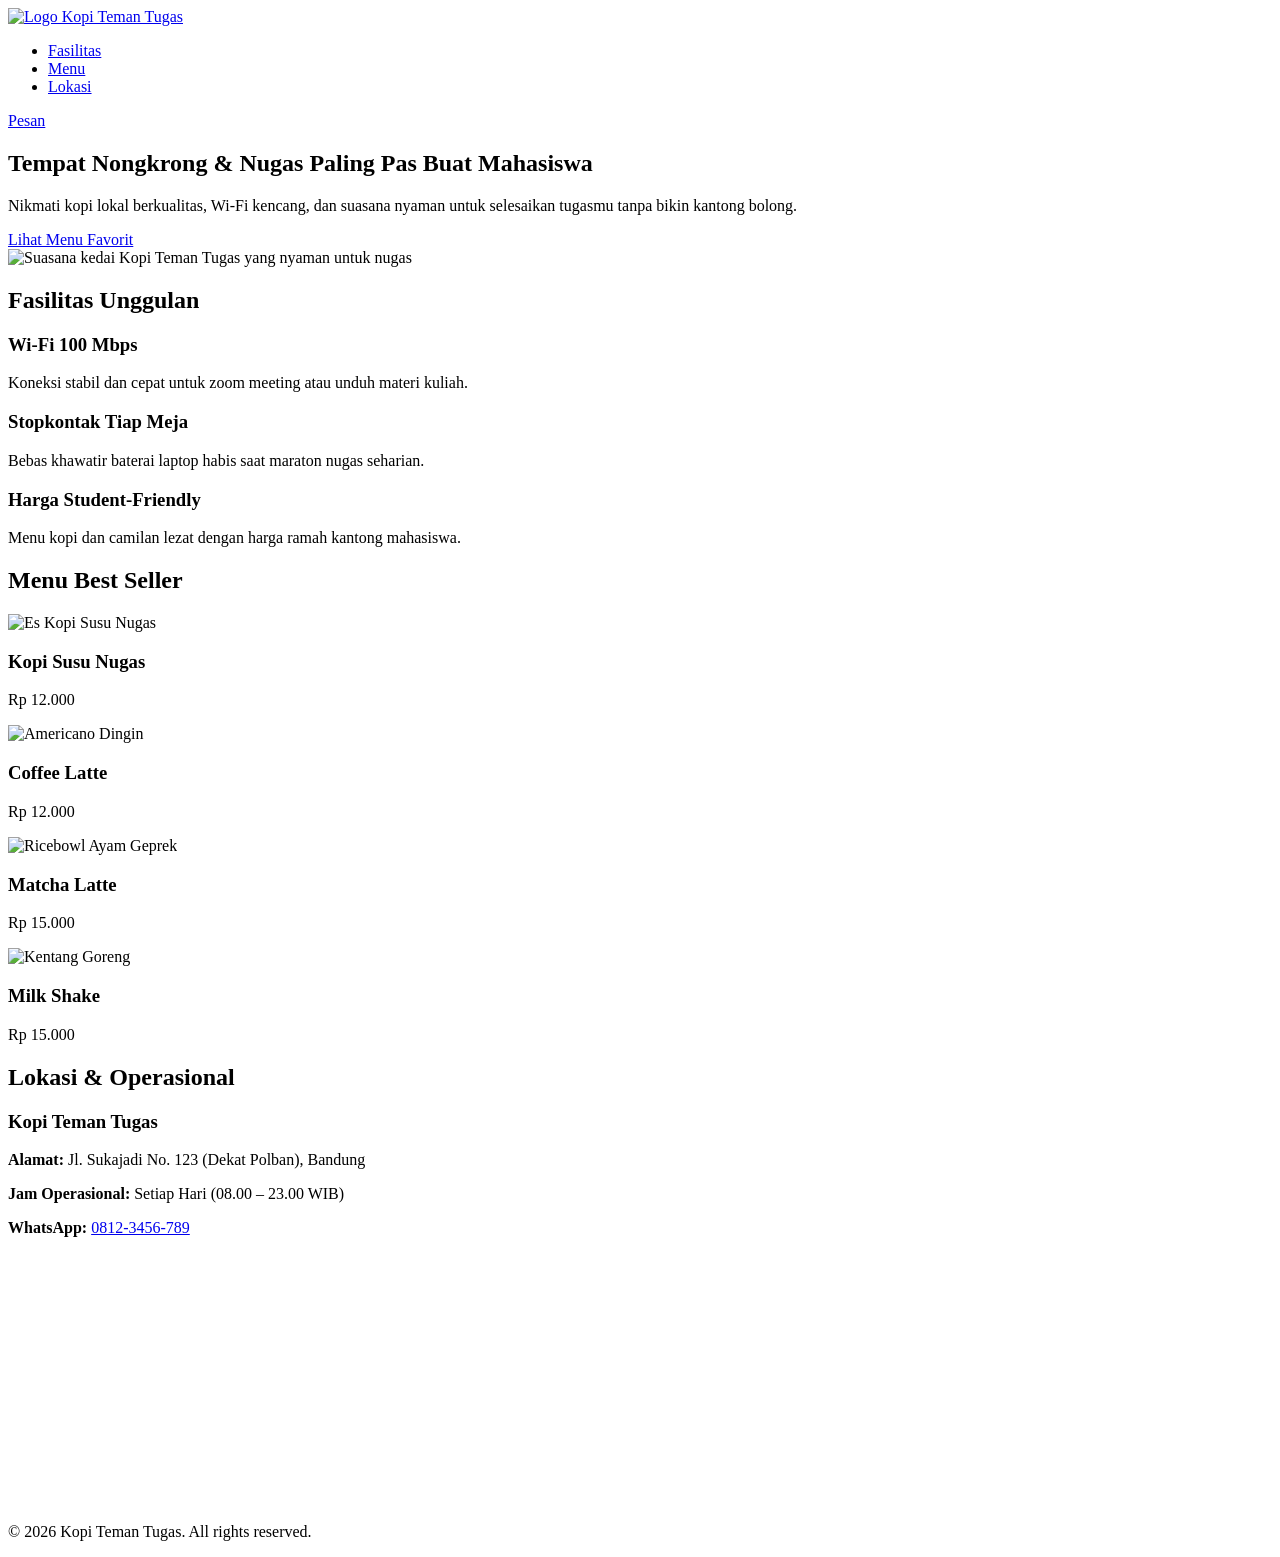
==== mini_project/index.html @ f7bc1cb6 "Update: Menambahkan index.html" ====
<!DOCTYPE html>
<html lang="id">
<head>
  <meta charset="UTF-8">
  <meta name="viewport" content="width=device-width, initial-scale=1.0">
  <title>Kopi Teman Tugas - Kedai Kopi & Space Nugas</title>
  <link rel="stylesheet" href="css/style.css">
</head>
<body>

  <header>
    <nav class="container">
      <a href="#" class="logo">
      <img src="assets/logokopi.png" alt="Logo Kopi Teman Tugas">
      </a>
      <ul class="nav-menu">
        <li><a href="#fasilitas">Fasilitas</a></li>
        <li><a href="#menu">Menu</a></li>
        <li><a href="#lokasi">Lokasi</a></li>
      </ul>
      <a href="#menu" class="btn-cta">Pesan</a>
    </nav>
  </header>

  <main>
    <section id="hero" class="container">
      <div class="hero-content">
        <h1>Tempat Nongkrong & Nugas Paling Pas Buat Mahasiswa</h1>
        <p>Nikmati kopi lokal berkualitas, Wi-Fi kencang, dan suasana nyaman untuk selesaikan tugasmu tanpa bikin kantong bolong.</p>
        <a href="#menu" class="btn-primary">Lihat Menu Favorit</a>
      </div>
      <div class="hero-image">
        <img src="assets/herokedai.jpg" alt="Suasana kedai Kopi Teman Tugas yang nyaman untuk nugas">
      </div>
    </section>

    <section id="fasilitas" class="container">
      <h2>Fasilitas Unggulan</h2>
      <div class="card-grid">
        <article class="card">
          <h3>Wi-Fi 100 Mbps</h3>
          <p>Koneksi stabil dan cepat untuk zoom meeting atau unduh materi kuliah.</p>
        </article>
        <article class="card">
          <h3>Stopkontak Tiap Meja</h3>
          <p>Bebas khawatir baterai laptop habis saat maraton nugas seharian.</p>
        </article>
        <article class="card">
          <h3>Harga Student-Friendly</h3>
          <p>Menu kopi dan camilan lezat dengan harga ramah kantong mahasiswa.</p>
        </article>
      </div>
    </section>

    <section id="menu" class="container">
      <h2>Menu Best Seller</h2>
      <div class="card-grid">
        <article class="card-menu">
          <img src="assets/menu-kopi-susu.jpg" alt="Es Kopi Susu Nugas">
          <h3>Kopi Susu Nugas</h3>
          <p>Rp 12.000</p>
        </article>
        <article class="card-menu">
          <img src="assets/menu-americano.jpg" alt="Americano Dingin">
          <h3>Coffee Latte</h3>
          <p>Rp 12.000</p>
        </article>
        <article class="card-menu">
          <img src="assets/menu-ricebowl.jpg" alt="Ricebowl Ayam Geprek">
          <h3>Matcha Latte</h3>
          <p>Rp 15.000</p>
        </article>
        <article class="card-menu">
          <img src="assets/menu-french-fries.jpg" alt="Kentang Goreng">
          <h3>Milk Shake</h3>
          <p>Rp 15.000</p>
        </article>
      </div>
    </section>

    <section id="lokasi" class="container">
      <h2>Lokasi & Operasional</h2>
      <div class="lokasi-wrapper">
        <div class="lokasi-info">
          <h3>Kopi Teman Tugas</h3>
          <p><strong>Alamat:</strong> Jl. Sukajadi No. 123 (Dekat Polban), Bandung</p>
          <p><strong>Jam Operasional:</strong> Setiap Hari (08.00 – 23.00 WIB)</p>
          <p><strong>WhatsApp:</strong> <a href="https://wa.me/628123456789">0812-3456-789</a></p>
        </div>
        <div class="lokasi-map">
          <iframe title="Peta Lokasi Kopi Teman Tugas" src="https://www.google.com/maps/embed?pb=!1m18!1m12!1m3!1d3961.000000000000!2d107.570000000000!3d-6.870000000000!2m3!1f0!2f0!3f0!3m2!1i1024!2i768!4f13.1!3m3!1m2!1s0x0%3A0x0!2zNsKwNTInMTIuMCJTIDEwN8KwMzQnMTIuMCJF!5e0!3m2!1sid!2sid!4v1600000000000!5m2!1sid!2sid" width="100%" height="250" style="border:0;" allowfullscreen="" loading="lazy"></iframe>
        </div>
      </div>
    </section>
  </main>

  <footer>
    <div class="container">
      <p>&copy; 2026 Kopi Teman Tugas. All rights reserved.</p>
    </div>
  </footer>

</body>
</html>
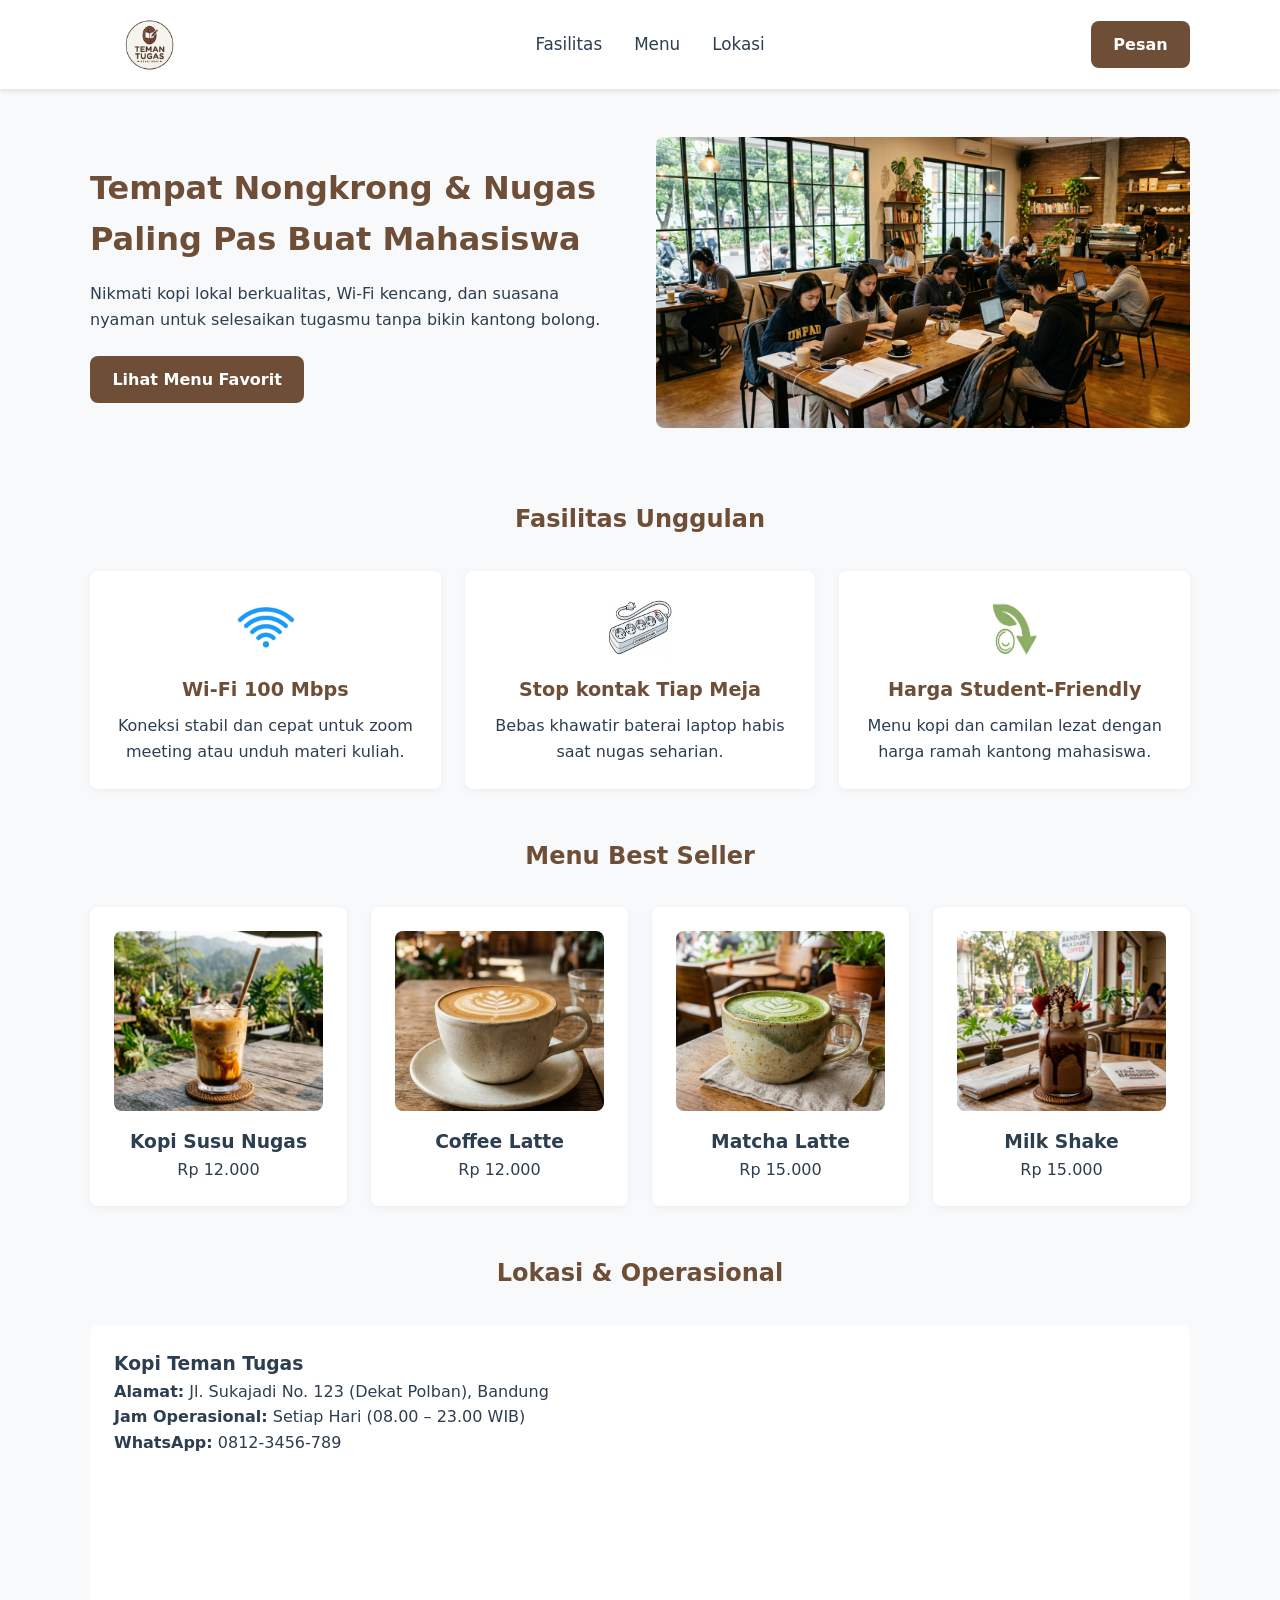
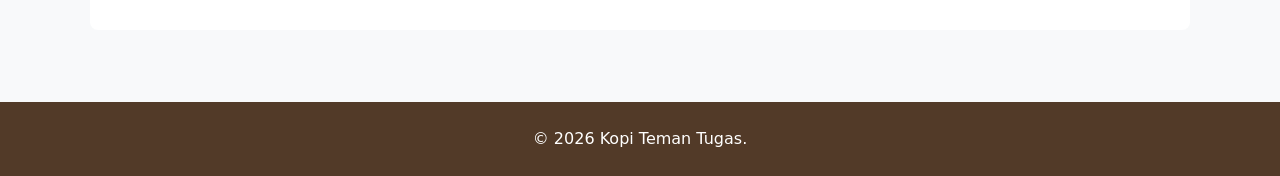
==== commit 711584b2: "Update: Menambahkan css dan assets pendukung" ====
--- a/mini_project/index.html
+++ b/mini_project/index.html
@@ -1,17 +1,19 @@
 <!DOCTYPE html>
 <html lang="id">
+
 <head>
   <meta charset="UTF-8">
   <meta name="viewport" content="width=device-width, initial-scale=1.0">
   <title>Kopi Teman Tugas - Kedai Kopi & Space Nugas</title>
   <link rel="stylesheet" href="css/style.css">
 </head>
+
 <body>
 
   <header>
     <nav class="container">
       <a href="#" class="logo">
-      <img src="assets/logokopi.png" alt="Logo Kopi Teman Tugas">
+        <img src="assets/logokopi.png" alt="Logo Kopi Teman Tugas">
       </a>
       <ul class="nav-menu">
         <li><a href="#fasilitas">Fasilitas</a></li>
@@ -23,10 +25,12 @@
   </header>
 
   <main>
+
     <section id="hero" class="container">
       <div class="hero-content">
         <h1>Tempat Nongkrong & Nugas Paling Pas Buat Mahasiswa</h1>
-        <p>Nikmati kopi lokal berkualitas, Wi-Fi kencang, dan suasana nyaman untuk selesaikan tugasmu tanpa bikin kantong bolong.</p>
+        <p>Nikmati kopi lokal berkualitas, Wi-Fi kencang, dan suasana nyaman untuk selesaikan tugasmu tanpa bikin
+          kantong bolong.</p>
         <a href="#menu" class="btn-primary">Lihat Menu Favorit</a>
       </div>
       <div class="hero-image">
@@ -38,14 +42,19 @@
       <h2>Fasilitas Unggulan</h2>
       <div class="card-grid">
         <article class="card">
+          <img src="assets/wifi.jpg" alt="Ikon Wi-Fi Kencang" class="card-icon">
           <h3>Wi-Fi 100 Mbps</h3>
           <p>Koneksi stabil dan cepat untuk zoom meeting atau unduh materi kuliah.</p>
         </article>
+
         <article class="card">
-          <h3>Stopkontak Tiap Meja</h3>
-          <p>Bebas khawatir baterai laptop habis saat maraton nugas seharian.</p>
+          <img src="assets/stopkontak.jpg" alt="Ikon Stopkontak Meja" class="card-icon">
+          <h3>Stop kontak Tiap Meja</h3>
+          <p>Bebas khawatir baterai laptop habis saat nugas seharian.</p>
         </article>
+
         <article class="card">
+          <img src="assets/budget.jpg" alt="Ikon Harga Ramah Kantong" class="card-icon">
           <h3>Harga Student-Friendly</h3>
           <p>Menu kopi dan camilan lezat dengan harga ramah kantong mahasiswa.</p>
         </article>
@@ -56,22 +65,22 @@
       <h2>Menu Best Seller</h2>
       <div class="card-grid">
         <article class="card-menu">
-          <img src="assets/menu-kopi-susu.jpg" alt="Es Kopi Susu Nugas">
+          <img src="assets/kopsu.jpg" alt="Kopi Susu Nugas">
           <h3>Kopi Susu Nugas</h3>
           <p>Rp 12.000</p>
         </article>
         <article class="card-menu">
-          <img src="assets/menu-americano.jpg" alt="Americano Dingin">
+          <img src="assets/coffelatte.jpg" alt="Coffee Latte">
           <h3>Coffee Latte</h3>
           <p>Rp 12.000</p>
         </article>
         <article class="card-menu">
-          <img src="assets/menu-ricebowl.jpg" alt="Ricebowl Ayam Geprek">
+          <img src="assets/matchalatte.jpg" alt="Matcha Latte">
           <h3>Matcha Latte</h3>
           <p>Rp 15.000</p>
         </article>
         <article class="card-menu">
-          <img src="assets/menu-french-fries.jpg" alt="Kentang Goreng">
+          <img src="assets/milk.jpg" alt="Milk Shake">
           <h3>Milk Shake</h3>
           <p>Rp 15.000</p>
         </article>
@@ -88,17 +97,21 @@
           <p><strong>WhatsApp:</strong> <a href="https://wa.me/628123456789">0812-3456-789</a></p>
         </div>
         <div class="lokasi-map">
-          <iframe title="Peta Lokasi Kopi Teman Tugas" src="https://www.google.com/maps/embed?pb=!1m18!1m12!1m3!1d3961.000000000000!2d107.570000000000!3d-6.870000000000!2m3!1f0!2f0!3f0!3m2!1i1024!2i768!4f13.1!3m3!1m2!1s0x0%3A0x0!2zNsKwNTInMTIuMCJTIDEwN8KwMzQnMTIuMCJF!5e0!3m2!1sid!2sid!4v1600000000000!5m2!1sid!2sid" width="100%" height="250" style="border:0;" allowfullscreen="" loading="lazy"></iframe>
+          <iframe title="Peta Lokasi Kopi Teman Tugas"
+            src="https://www.google.com/maps/embed?pb=!1m18!1m12!1m3!1d3961.000000000000!2d107.570000000000!3d-6.870000000000!2m3!1f0!2f0!3f0!3m2!1i1024!2i768!4f13.1!3m3!1m2!1s0x0%3A0x0!2zNsKwNTInMTIuMCJTIDEwN8KwMzQnMTIuMCJF!5e0!3m2!1sid!2sid!4v1600000000000!5m2!1sid!2sid"
+            width="100%" height="250" style="border:0;" allowfullscreen="" loading="lazy"></iframe>
         </div>
       </div>
     </section>
   </main>
 
+  <!-- 6. Footer -->
   <footer>
     <div class="container">
-      <p>&copy; 2026 Kopi Teman Tugas. All rights reserved.</p>
+      <p>&copy; 2026 Kopi Teman Tugas.</p>
     </div>
   </footer>
 
 </body>
+
 </html>
--- a/mini_project/css/style.css
+++ b/mini_project/css/style.css
@@ -0,0 +1,239 @@
+/* ==========================================
+   1. DESIGN TOKENS (VARIABEL CSS)
+   ========================================== */
+:root {
+  --primary: #6f4e37;
+  --primary-dark: #523a28;
+  --secondary: #f4eeb1;
+
+  --text-dark: #2c3e50;
+  --bg-light: #f8f9fa;
+  --white: #ffffff;
+
+  --font-family: 'Segoe UI', system-ui, -apple-system, sans-serif;
+  --max-width: 1100px;
+  --radius: 8px;
+}
+
+/* ==========================================
+   2. RESET & BASE STYLES
+   ========================================== */
+* {
+  box-sizing: border-box;
+  margin: 0;
+  padding: 0;
+}
+
+html {
+  scroll-behavior: smooth;
+}
+
+body {
+  font-family: var(--font-family);
+  color: var(--text-dark);
+  background-color: var(--bg-light);
+  line-height: 1.6;
+}
+
+img {
+  max-width: 100%;
+  height: auto;
+  display: block;
+}
+
+a {
+  text-decoration: none;
+  color: inherit;
+}
+
+ul {
+  list-style: none;
+}
+
+/* Aksesibilitas Keyboard Focus */
+a:focus-visible,
+button:focus-visible {
+  outline: 3px solid var(--primary);
+  outline-offset: 3px;
+}
+
+/* Layout Container */
+.container {
+  width: 90%;
+  max-width: var(--max-width);
+  margin: 0 auto;
+  padding: 1.5rem 0;
+}
+
+/* ==========================================
+   3. HEADER & NAVIGASI
+   ========================================== */
+header {
+  background-color: var(--white);
+  box-shadow: 0 2px 5px rgba(0, 0, 0, 0.1);
+  position: sticky;
+  top: 0;
+  z-index: 100;
+}
+
+header .container {
+  padding: 0.75rem 0;
+}
+
+nav {
+  display: flex;
+  justify-content: space-between;
+  align-items: center;
+}
+
+.logo img {
+  height: 65px;
+  width: auto;
+  display: block;
+}
+
+.nav-menu {
+  display: flex;
+  gap: 2rem;
+}
+
+.nav-menu a {
+  font-size: 1.05rem;
+  font-weight: 500;
+}
+
+.nav-menu a:hover {
+  color: var(--primary);
+  font-weight: bold;
+}
+
+.btn-cta,
+.btn-primary {
+  background-color: var(--primary);
+  color: var(--white);
+  padding: 0.65rem 1.4rem;
+  border-radius: var(--radius);
+  display: inline-block;
+  font-weight: 600;
+  font-size: 1rem;
+}
+
+.btn-cta:hover,
+.btn-primary:hover {
+  background-color: var(--primary-dark);
+}
+
+/* ==========================================
+   4. HERO SECTION
+   ========================================== */
+#hero {
+  display: flex;
+  flex-direction: column;
+  gap: 2rem;
+  align-items: center;
+  padding: 3rem 0;
+}
+
+.hero-content h1 {
+  font-size: 2rem;
+  color: var(--primary);
+  margin-bottom: 1rem;
+}
+
+.hero-content p {
+  margin-bottom: 1.5rem;
+}
+
+.hero-image img {
+  border-radius: var(--radius);
+  width: 100%;
+}
+
+/* ==========================================
+   5. KARTU FITUR & MENU (FLEXBOX)
+   ========================================== */
+section h2 {
+  text-align: center;
+  margin-bottom: 2rem;
+  color: var(--primary);
+}
+
+.card-grid {
+  display: flex;
+  flex-wrap: wrap;
+  gap: 1.5rem;
+  justify-content: center;
+}
+
+.card,
+.card-menu {
+  background: var(--white);
+  padding: 1.5rem;
+  border-radius: var(--radius);
+  box-shadow: 0 2px 8px rgba(0, 0, 0, 0.05);
+  flex: 1 1 250px;
+  text-align: center;
+}
+
+.card h3 {
+  color: var(--primary);
+  font-size: 1.2rem;
+  margin-bottom: 0.5rem;
+}
+
+.card-icon {
+  width: 64px;
+  height: 64px;
+  margin: 0 auto 1rem auto;
+  display: block;
+}
+
+.card-menu img {
+  border-radius: var(--radius);
+  margin-bottom: 1rem;
+  width: 100%;
+  height: 180px;
+  object-fit: cover;
+}
+
+/* ==========================================
+   6. LOKASI & FOOTER
+   ========================================== */
+.lokasi-wrapper {
+  display: flex;
+  flex-direction: column;
+  gap: 2rem;
+  background: var(--white);
+  padding: 1.5rem;
+  border-radius: var(--radius);
+}
+
+footer {
+  background-color: var(--primary-dark);
+  color: var(--white);
+  text-align: center;
+  margin-top: 3rem;
+}
+
+/* ==========================================
+   7. RESPONSIF / MEDIA QUERIES
+   ========================================== */
+@media (min-width: 768px) {
+  #hero {
+    flex-direction: row;
+  }
+
+  .hero-content,
+  .hero-image {
+    flex: 1;
+  }
+
+  .lokasi-wrapper {
+    flex-direction: row;
+  }
+
+  .lokasi-info,
+  .lokasi-map {
+    flex: 1;
+  }
+}
